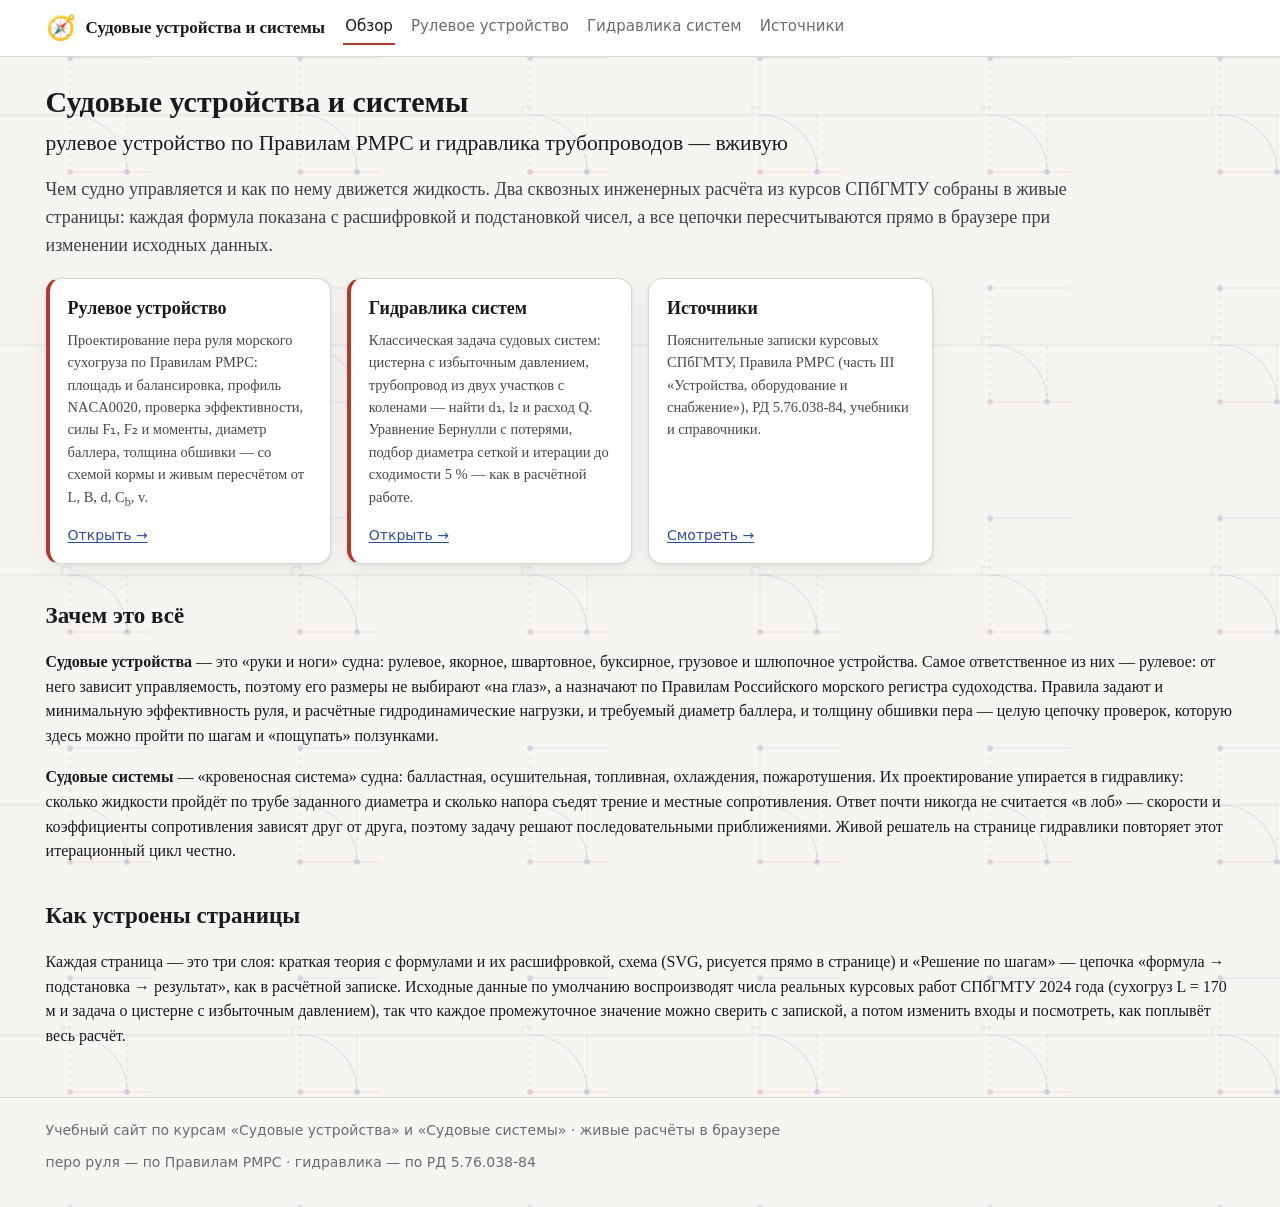
==== site/index.html @ 5b9f5d6f "Сайт «Судовые устройства и системы»: руль по РМРС и гидравлика трубопровода Рулевое устройство: площ" ====
<!doctype html>
<html lang="ru">
<head>
<meta charset="utf-8">
<meta name="viewport" content="width=device-width, initial-scale=1">
<title>Судовые устройства и системы — живые расчёты</title>
<meta name="description" content="Учебный сайт по курсам «Судовые устройства» и «Судовые системы»: проектирование рулевого устройства по Правилам РМРС и гидравлический расчёт судового трубопровода — с живым пересчётом в браузере.">
<link rel="stylesheet" href="assets/style.css">
</head>
<body>
<main class="wrap">
  <h1>Судовые устройства и системы<br><span style="font-weight:400;font-size:.72em">рулевое устройство по Правилам РМРС и гидравлика трубопроводов — вживую</span></h1>
  <p class="lead">Чем судно управляется и как по нему движется жидкость. Два
  сквозных инженерных расчёта из курсов СПбГМТУ собраны в живые страницы:
  каждая формула показана с расшифровкой и подстановкой чисел, а все цепочки
  пересчитываются прямо в браузере при изменении исходных данных.</p>

  <div class="cards">
    <div class="card demo">
      <h3>Рулевое устройство</h3>
      <p>Проектирование пера руля морского сухогруза по Правилам РМРС: площадь
      и балансировка, профиль NACA0020, проверка эффективности, силы
      F₁, F₂ и моменты, диаметр баллера, толщина обшивки — со схемой кормы
      и живым пересчётом от L, B, d, C<sub>b</sub>, v.</p>
      <div class="go"><a href="rudder">Открыть →</a></div>
    </div>
    <div class="card demo">
      <h3>Гидравлика систем</h3>
      <p>Классическая задача судовых систем: цистерна с избыточным давлением,
      трубопровод из двух участков с коленами — найти d₁, l₂ и расход Q.
      Уравнение Бернулли с потерями, подбор диаметра сеткой и итерации
      до сходимости 5 % — как в расчётной работе.</p>
      <div class="go"><a href="hydraulics">Открыть →</a></div>
    </div>
    <div class="card">
      <h3>Источники</h3>
      <p>Пояснительные записки курсовых СПбГМТУ, Правила РМРС
      (часть III «Устройства, оборудование и снабжение»), РД 5.76.038-84,
      учебники и справочники.</p>
      <div class="go"><a href="sources">Смотреть →</a></div>
    </div>
  </div>

  <h2>Зачем это всё</h2>
  <p><b>Судовые устройства</b> — это «руки и ноги» судна: рулевое, якорное,
  швартовное, буксирное, грузовое и шлюпочное устройства. Самое ответственное из
  них — рулевое: от него зависит управляемость, поэтому его размеры не выбирают
  «на глаз», а назначают по Правилам Российского морского регистра судоходства.
  Правила задают и минимальную эффективность руля, и расчётные гидродинамические
  нагрузки, и требуемый диаметр баллера, и толщину обшивки пера — целую цепочку
  проверок, которую здесь можно пройти по шагам и «пощупать» ползунками.</p>
  <p><b>Судовые системы</b> — «кровеносная система» судна: балластная,
  осушительная, топливная, охлаждения, пожаротушения. Их проектирование
  упирается в гидравлику: сколько жидкости пройдёт по трубе заданного диаметра
  и сколько напора съедят трение и местные сопротивления. Ответ почти никогда
  не считается «в лоб» — скорости и коэффициенты сопротивления зависят друг от
  друга, поэтому задачу решают последовательными приближениями. Живой решатель
  на странице гидравлики повторяет этот итерационный цикл честно.</p>

  <h2>Как устроены страницы</h2>
  <p>Каждая страница — это три слоя: краткая теория с формулами и их
  расшифровкой, схема (SVG, рисуется прямо в странице) и «Решение по шагам» —
  цепочка «формула → подстановка → результат», как в расчётной записке.
  Исходные данные по умолчанию воспроизводят числа реальных курсовых работ
  СПбГМТУ 2024 года (сухогруз L = 170 м и задача о цистерне с избыточным
  давлением), так что каждое промежуточное значение можно сверить с запиской,
  а потом изменить входы и посмотреть, как поплывёт весь расчёт.</p>
</main>
<script src="assets/site.js" data-root="./" data-page="index"></script>
</body>
</html>
---- site/assets/style.css ----
/* Начертательная геометрия — стиль сайта */
:root {
  --bg: #f6f5f1;
  --paper: #ffffff;
  --ink: #1a1a1e;
  --muted: #6b6b74;
  --line: #d8d6cf;
  --accent: #b3382e;      /* красный построений */
  --accent2: #2b4fa0;     /* синий второго тела */
  --green: #1d7a3e;
  --chip: #eceae3;
  --link: #2b4fa0;
  --shadow: 0 1px 3px rgba(20,20,30,.08), 0 8px 24px rgba(20,20,30,.06);
}
* { box-sizing: border-box; }
html { scroll-behavior: smooth; }
body {
  margin: 0; background-color: var(--bg); background-image: url("data:image/svg+xml,%3Csvg xmlns='http://www.w3.org/2000/svg' width='230' height='230' viewBox='0 0 230 230'%3E%3Cg stroke='%231a1a1e' stroke-width='1' opacity='0.10'%3E%3Cline x1='0' y1='115' x2='230' y2='115'/%3E%3C/g%3E%3Cg fill='none' stroke='%232b4fa0' stroke-width='1.2' opacity='0.13'%3E%3Cline x1='70' y1='58' x2='70' y2='172' stroke-dasharray='4 4'/%3E%3Cpath d='M70 115 A 57 57 0 0 1 127 172'/%3E%3Cline x1='70' y1='58' x2='150' y2='58'/%3E%3C/g%3E%3Cg fill='none' stroke='%23b3382e' stroke-width='1.2' opacity='0.13'%3E%3Cline x1='70' y1='172' x2='150' y2='172'/%3E%3Cline x1='127' y1='115' x2='127' y2='172' stroke-dasharray='4 4'/%3E%3C/g%3E%3Cg fill='none' stroke='%231a1a1e' stroke-width='1' opacity='0.10'%3E%3Cpath d='M62 115 L62 107 L70 107'/%3E%3C/g%3E%3Cg opacity='0.16'%3E%3Ccircle cx='70' cy='58' r='3' fill='%232b4fa0'/%3E%3Ccircle cx='70' cy='172' r='3' fill='%23b3382e'/%3E%3Ccircle cx='127' cy='172' r='3' fill='%232b4fa0'/%3E%3C/g%3E%3C/svg%3E"); color: var(--ink);
  font: 16px/1.55 Georgia, 'Times New Roman', serif;
}
a { color: var(--link); text-decoration-thickness: 1px; text-underline-offset: 2px; }
a:hover { color: var(--accent); }
code { font-family: ui-monospace, Consolas, monospace; font-size: .92em; background: var(--chip); padding: 1px 5px; border-radius: 4px; }

.wrap { max-width: min(1600px, 96vw); margin: 0 auto; padding: 0 20px; }

/* шапка */
header.site {
  background: var(--paper); border-bottom: 1px solid var(--line);
  position: sticky; top: 0; z-index: 30;
}
header.site .wrap { display: flex; align-items: center; gap: 18px; min-height: 56px; flex-wrap: wrap; }
.logo { display: flex; align-items: center; gap: 10px; font-weight: 700; text-decoration: none; color: var(--ink); font-size: 17px; }
.logo svg { display: block; }
nav.top { display: flex; gap: 4px 14px; flex-wrap: wrap; font-size: 15px; font-family: system-ui, sans-serif; }
nav.top a { text-decoration: none; color: var(--muted); padding: 4px 2px; border-bottom: 2px solid transparent; }
nav.top a.on, nav.top a:hover { color: var(--ink); border-bottom-color: var(--accent); }
.nav-drop { position: relative; display: inline-block; }
.nav-drop .drop {
  display: none; position: absolute; left: -10px; top: 100%; z-index: 40;
  background: var(--paper); border: 1px solid var(--line); border-radius: 10px;
  box-shadow: var(--shadow); padding: 6px 0; min-width: 210px;
}
.nav-drop:hover .drop, .nav-drop:focus-within .drop { display: block; }
.nav-drop .drop a {
  display: block; padding: 7px 16px; border-bottom: none; white-space: nowrap;
}
.nav-drop .drop a:hover, .nav-drop .drop a.on { background: #eef3ff; color: var(--ink); }

h1 { font-size: 30px; line-height: 1.25; margin: 26px 0 6px; }
h2 { font-size: 23px; margin: 34px 0 8px; }
h3 { font-size: 18px; margin: 22px 0 6px; }
.lead { font-size: 18px; color: #3d3d44; max-width: 60em; }
.small, .muted { color: var(--muted); font-size: 14px; font-family: system-ui, sans-serif; }
.note {
  background: #fbf7ea; border: 1px solid #e7dcb8; border-radius: 10px;
  padding: 10px 14px; margin: 14px 0; font-size: 15px;
}
.tip { background: #eef3ff; border-color: #c9d6f2; }
.warn { background: #fdeeee; border-color: #eec6c2; }

/* карточки */
.cards { display: grid; grid-template-columns: repeat(auto-fill, minmax(250px, 1fr)); gap: 16px; margin: 18px 0; }
.card {
  background: var(--paper); border: 1px solid var(--line); border-radius: 14px;
  padding: 16px 18px; box-shadow: var(--shadow); display: flex; flex-direction: column; gap: 6px;
}
.card h3 { margin: 0; }
.card p { margin: 0; font-size: 14.5px; color: #46464e; }
.card .go { margin-top: auto; padding-top: 8px; font-family: system-ui, sans-serif; font-size: 14px; }
.card.demo { border-left: 4px solid var(--accent); }

/* панель с доской */
.panel {
  background: var(--paper); border: 1px solid var(--line); border-radius: 14px;
  box-shadow: var(--shadow); padding: 14px; margin: 18px 0;
}
.panel .caption { font-size: 14px; color: var(--muted); font-family: system-ui, sans-serif; margin-top: 6px; }
.boards { display: flex; gap: 14px; flex-wrap: wrap; align-items: flex-start; }
.boards > div { flex: 1 1 340px; min-width: 0; }

/* SVG-доска */
svg.geo-board {
  width: 100%; height: auto; display: block;
  background: #fff; border: 1px solid var(--line); border-radius: 10px;
  touch-action: none; user-select: none;
}
/* служебные слои не перехватывают мышь (подписи/размеры/анимация поверх ручек) */
.layer-aux, .layer-link, .layer-labels, .layer-accent, .layer-anim { pointer-events: none; }
.ln { stroke: #16161a; stroke-width: 1.6; fill: none; stroke-linecap: round; stroke-linejoin: round; }
.ln-thin { stroke: #16161a; stroke-width: 1; fill: none; }
.ln-axis { stroke: #101014; stroke-width: 2.8; fill: none; }
.ln-link { stroke: #b9b9c0; stroke-width: .9; fill: none; }
.ln-dash { stroke-dasharray: 6 5; }
.ln-dim { stroke: #16161a; stroke-width: 1; fill: none; marker-start: url(#arrS); marker-end: url(#arrE); }
.red  { stroke: var(--accent); }
.blue { stroke: var(--accent2); }
.green{ stroke: var(--green); }
.gray { stroke: #9a9aa2; }
.fill-soft { fill: rgba(43,79,160,.06); }
.fill-red  { fill: rgba(179,56,46,.08); }
.fill-green{ fill: rgba(29,122,62,.10); }
.pt { fill: #16161a; stroke: none; }
.pt.red { fill: var(--accent); } .pt.blue { fill: var(--accent2); } .pt.green { fill: var(--green); }
.pt.open { fill: #fff; stroke: #16161a; stroke-width: 1.4; }
.lbl { font: italic 14.5px Georgia, serif; fill: #16161a; paint-order: stroke; stroke: #ffffffcc; stroke-width: 3px; }
.lbl.red { fill: var(--accent); } .lbl.blue { fill: var(--accent2); } .lbl.green { fill: var(--green); }
.lbl.gray { fill: #85858d; }
.lbl-axis { font: italic 14px Georgia, serif; fill: #101014; }
.lbl-dim { font: 700 13px system-ui, sans-serif; fill: #101014; }

/* ручки перетаскивания */
.handle { cursor: grab; }
.handle.drag { cursor: grabbing; }
.handle-halo { fill: rgba(43,79,160,.10); stroke: rgba(43,79,160,.35); stroke-width: 1; stroke-dasharray: 2 2; }
.handle-core { fill: var(--accent2); stroke: #fff; stroke-width: 1.4; }
.handle.red .handle-core { fill: var(--accent); }
.handle.red .handle-halo { fill: rgba(179,56,46,.10); stroke: rgba(179,56,46,.4); }
.handle.green .handle-core { fill: var(--green); }
.handle:hover .handle-halo { fill: rgba(43,79,160,.2); }
.handle.red:hover .handle-halo { fill: rgba(179,56,46,.2); }

/* плеер шагов */
.stepper { margin: 10px 0; font-family: system-ui, sans-serif; }
.stepper-bar { display: flex; align-items: center; gap: 8px; flex-wrap: wrap; }
.btn {
  border: 1px solid var(--line); background: var(--paper); border-radius: 8px;
  padding: 6px 12px; font: 14px system-ui, sans-serif; cursor: pointer; color: var(--ink);
}
.btn:hover { border-color: var(--accent2); color: var(--accent2); }
.btn.primary { background: var(--accent2); border-color: var(--accent2); color: #fff; }
.btn.primary:hover { filter: brightness(1.1); color: #fff; }
.st-dots { display: flex; gap: 4px; flex-wrap: wrap; }
.st-dot {
  width: 28px; height: 28px; border-radius: 50%; border: 1px solid var(--line);
  background: var(--paper); font: 12px system-ui, sans-serif; cursor: pointer; color: var(--muted);
}
.st-dot.done { background: var(--chip); }
.st-dot.on { background: var(--accent2); border-color: var(--accent2); color: #fff; }
.st-body { margin-top: 8px; background: #f4f6fb; border: 1px solid #dfe5f2; border-radius: 10px; padding: 10px 14px; }
.st-title { font-weight: 600; font-size: 15px; }
.st-num { color: var(--accent2); }
.st-text { font: 14.5px/1.5 system-ui, sans-serif; color: #3a3a42; margin-top: 3px; }
.st-text a { color: var(--link); }

/* контролы */
.controls { display: flex; gap: 14px 22px; flex-wrap: wrap; align-items: center; margin: 10px 0; font-family: system-ui, sans-serif; font-size: 14px; }
.controls label { display: flex; align-items: center; gap: 8px; }
.controls input[type=range] { width: 150px; accent-color: var(--accent2); }
.badge {
  display: inline-block; border-radius: 999px; padding: 3px 12px; font: 600 13.5px system-ui, sans-serif;
}
.badge.ok { background: #e3f2e7; color: #17632f; border: 1px solid #bcdcc6; }
.badge.bad { background: #fbe7e5; color: #9c2b22; border: 1px solid #eec6c2; }
.readout { font: 600 14px ui-monospace, monospace; background: var(--chip); border-radius: 6px; padding: 2px 8px; }

/* теоретические врезки и ссылки на теорию */
.theory-link {
  display: inline-block; background: #eef3ff; border: 1px solid #c9d6f2; border-radius: 999px;
  padding: 2px 12px; font: 13.5px system-ui, sans-serif; text-decoration: none; margin: 2px 2px;
}
.theory-link::before { content: '§ '; color: var(--accent2); font-weight: 700; }

/* история / галерея */
.timeline { border-left: 3px solid var(--line); margin: 16px 0 16px 8px; padding-left: 22px; }
.timeline .ev { margin: 14px 0; position: relative; }
.timeline .ev::before {
  content: ''; position: absolute; left: -29px; top: 6px; width: 11px; height: 11px;
  border-radius: 50%; background: var(--accent); border: 2px solid var(--bg);
}
.timeline .when { font: 700 14px system-ui, sans-serif; color: var(--accent); }
.gallery { display: grid; grid-template-columns: repeat(auto-fill, minmax(260px, 1fr)); gap: 12px; margin: 14px 0; }
.gallery figure { margin: 0; background: var(--paper); border: 1px solid var(--line); border-radius: 10px; padding: 8px; }
.gallery img { width: 100%; height: auto; border-radius: 6px; display: block; }
.gallery figcaption { font: 13px system-ui, sans-serif; color: var(--muted); padding: 6px 4px 2px; }

/* библиография */
ol.bib { padding-left: 24px; }
ol.bib li { margin: 10px 0; }
ol.bib .bib-url { font: 13px system-ui, sans-serif; }

/* подвал */
footer.site { border-top: 1px solid var(--line); margin-top: 48px; padding: 22px 0 34px; color: var(--muted); font-size: 14px; font-family: system-ui, sans-serif; }
footer.site .wrap { display: flex; flex-wrap: wrap; gap: 10px 30px; justify-content: space-between; }

@media (max-width: 720px) {
  h1 { font-size: 24px; }
  .boards > div { flex-basis: 100%; }
}
.dim { opacity: .32; }

/* карточки-ссылки (оглавления) — без подчёркивания */
a.card { text-decoration: none; color: inherit; }
a.card:hover { border-color: var(--accent, #155e75); }
a.card h3 { text-decoration: none; }
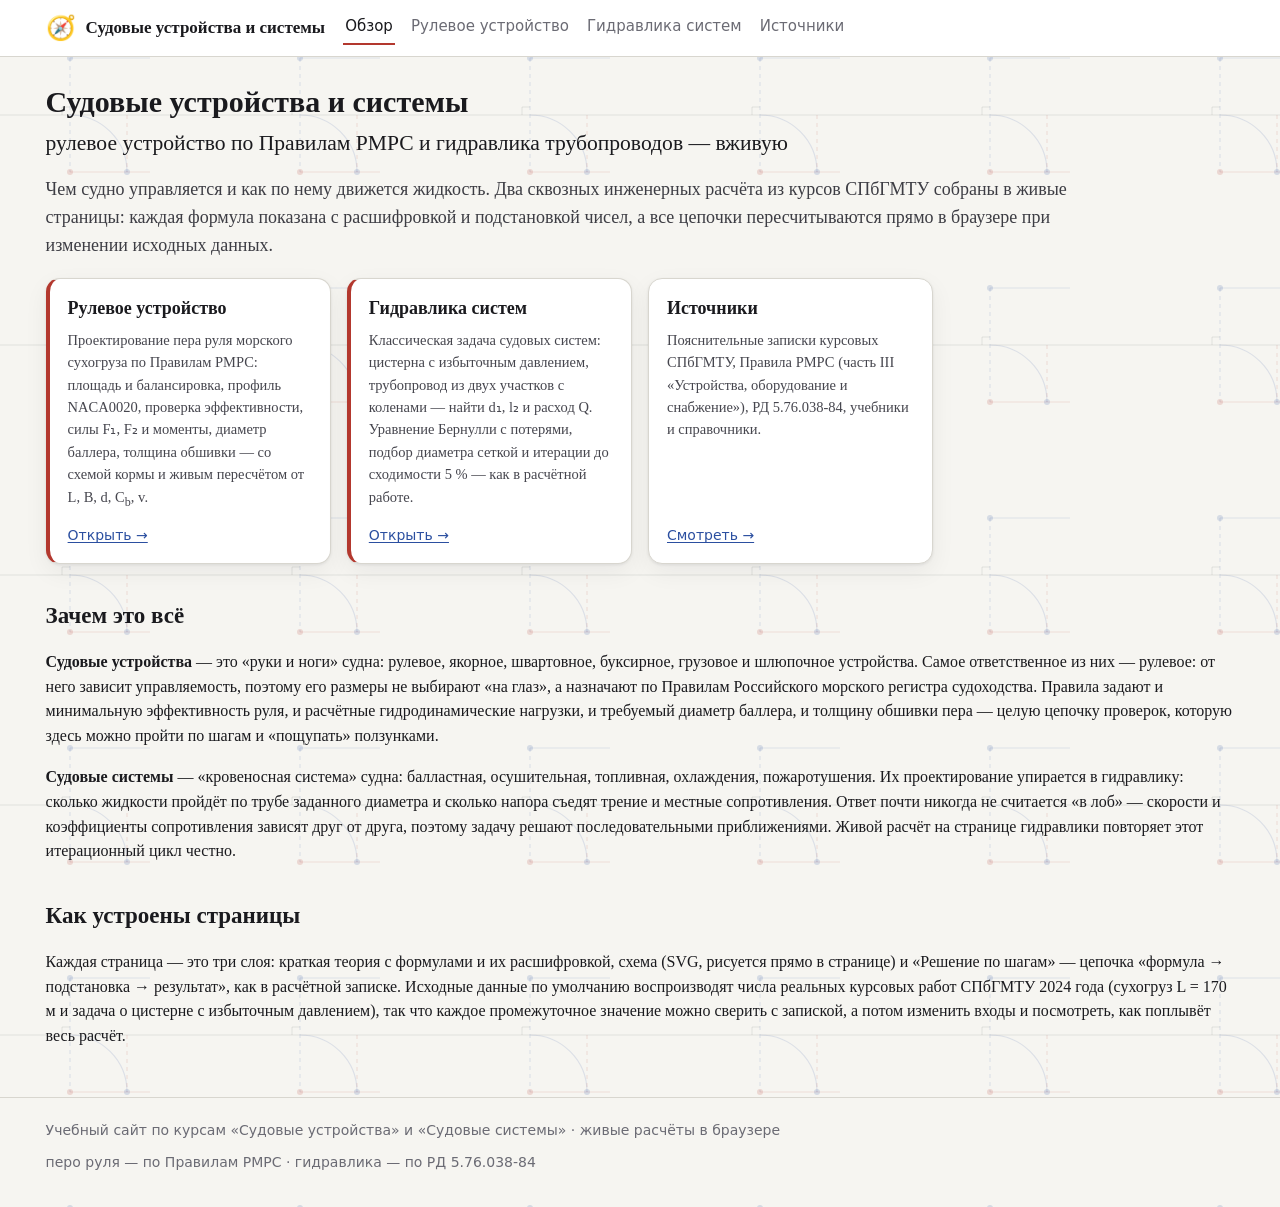
==== commit 05496bcc: "Задачи названы по темам: без слова «решатель» Co-Authored-By: Claude Fable 5 <noreply@anthropic.com>" ====
--- a/site/index.html
+++ b/site/index.html
@@ -54,7 +54,7 @@
   упирается в гидравлику: сколько жидкости пройдёт по трубе заданного диаметра
   и сколько напора съедят трение и местные сопротивления. Ответ почти никогда
   не считается «в лоб» — скорости и коэффициенты сопротивления зависят друг от
-  друга, поэтому задачу решают последовательными приближениями. Живой решатель
+  друга, поэтому задачу решают последовательными приближениями. Живой расчёт
   на странице гидравлики повторяет этот итерационный цикл честно.</p>
 
   <h2>Как устроены страницы</h2>
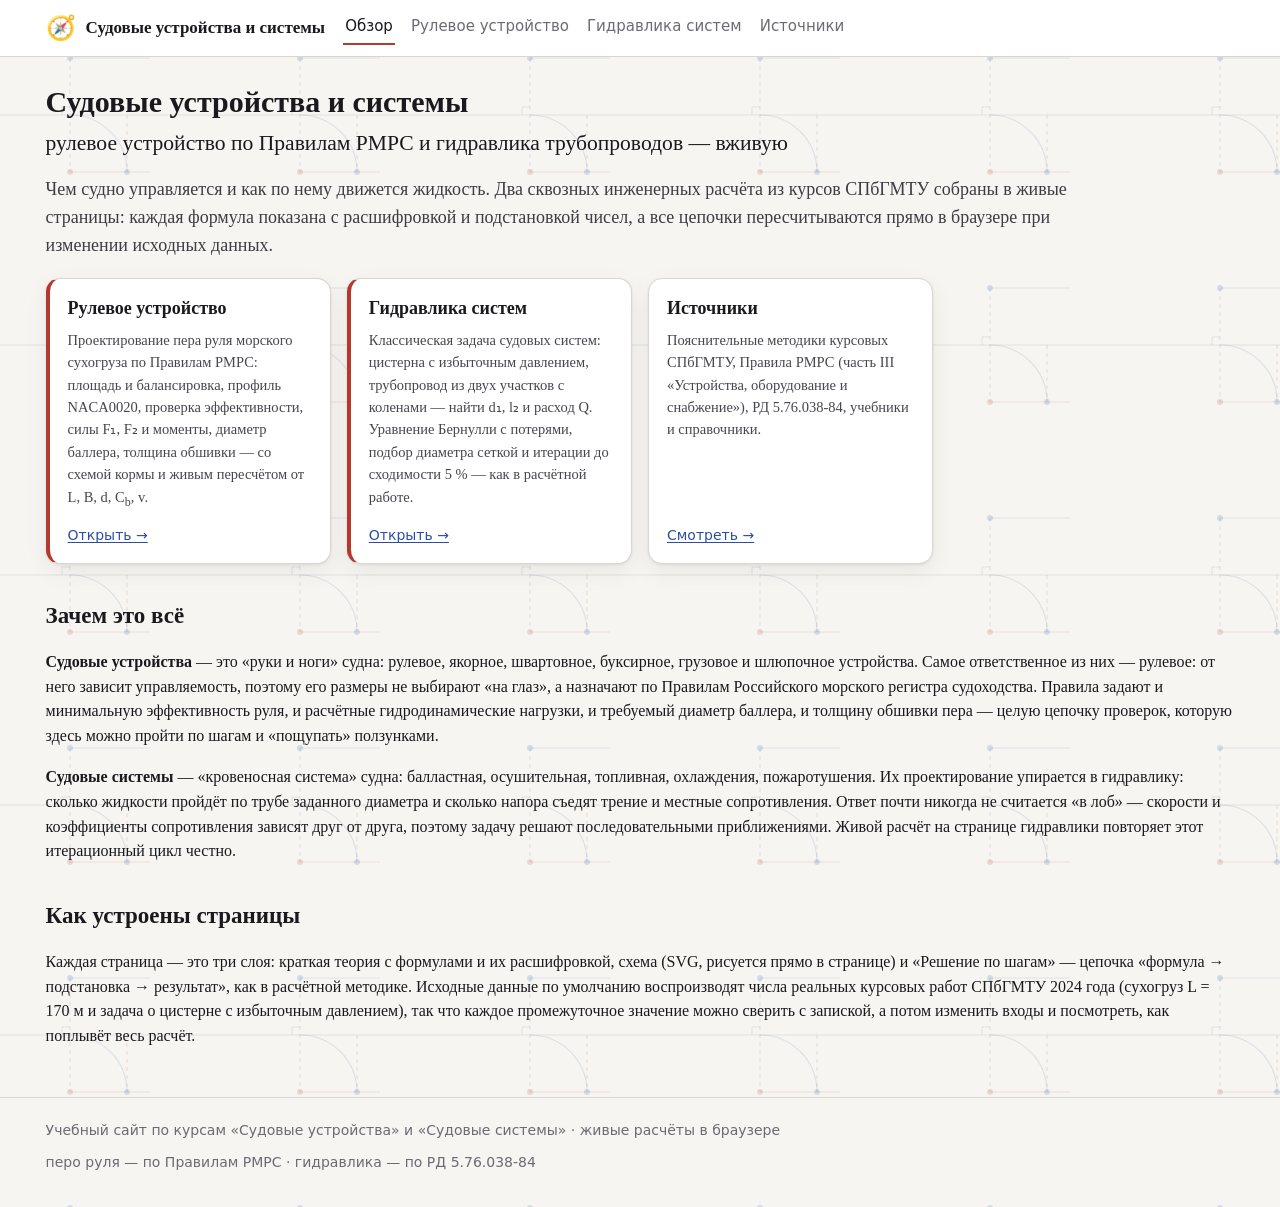
==== commit 43277dfb: "Нейтральные формулировки: учебные примеры и методики вместо отсылок к чужим работам Сайт читают пост" ====
--- a/site/index.html
+++ b/site/index.html
@@ -34,7 +34,7 @@
     </div>
     <div class="card">
       <h3>Источники</h3>
-      <p>Пояснительные записки курсовых СПбГМТУ, Правила РМРС
+      <p>Пояснительные методики курсовых СПбГМТУ, Правила РМРС
       (часть III «Устройства, оборудование и снабжение»), РД 5.76.038-84,
       учебники и справочники.</p>
       <div class="go"><a href="sources">Смотреть →</a></div>
@@ -60,7 +60,7 @@
   <h2>Как устроены страницы</h2>
   <p>Каждая страница — это три слоя: краткая теория с формулами и их
   расшифровкой, схема (SVG, рисуется прямо в странице) и «Решение по шагам» —
-  цепочка «формула → подстановка → результат», как в расчётной записке.
+  цепочка «формула → подстановка → результат», как в расчётной методике.
   Исходные данные по умолчанию воспроизводят числа реальных курсовых работ
   СПбГМТУ 2024 года (сухогруз L = 170 м и задача о цистерне с избыточным
   давлением), так что каждое промежуточное значение можно сверить с запиской,
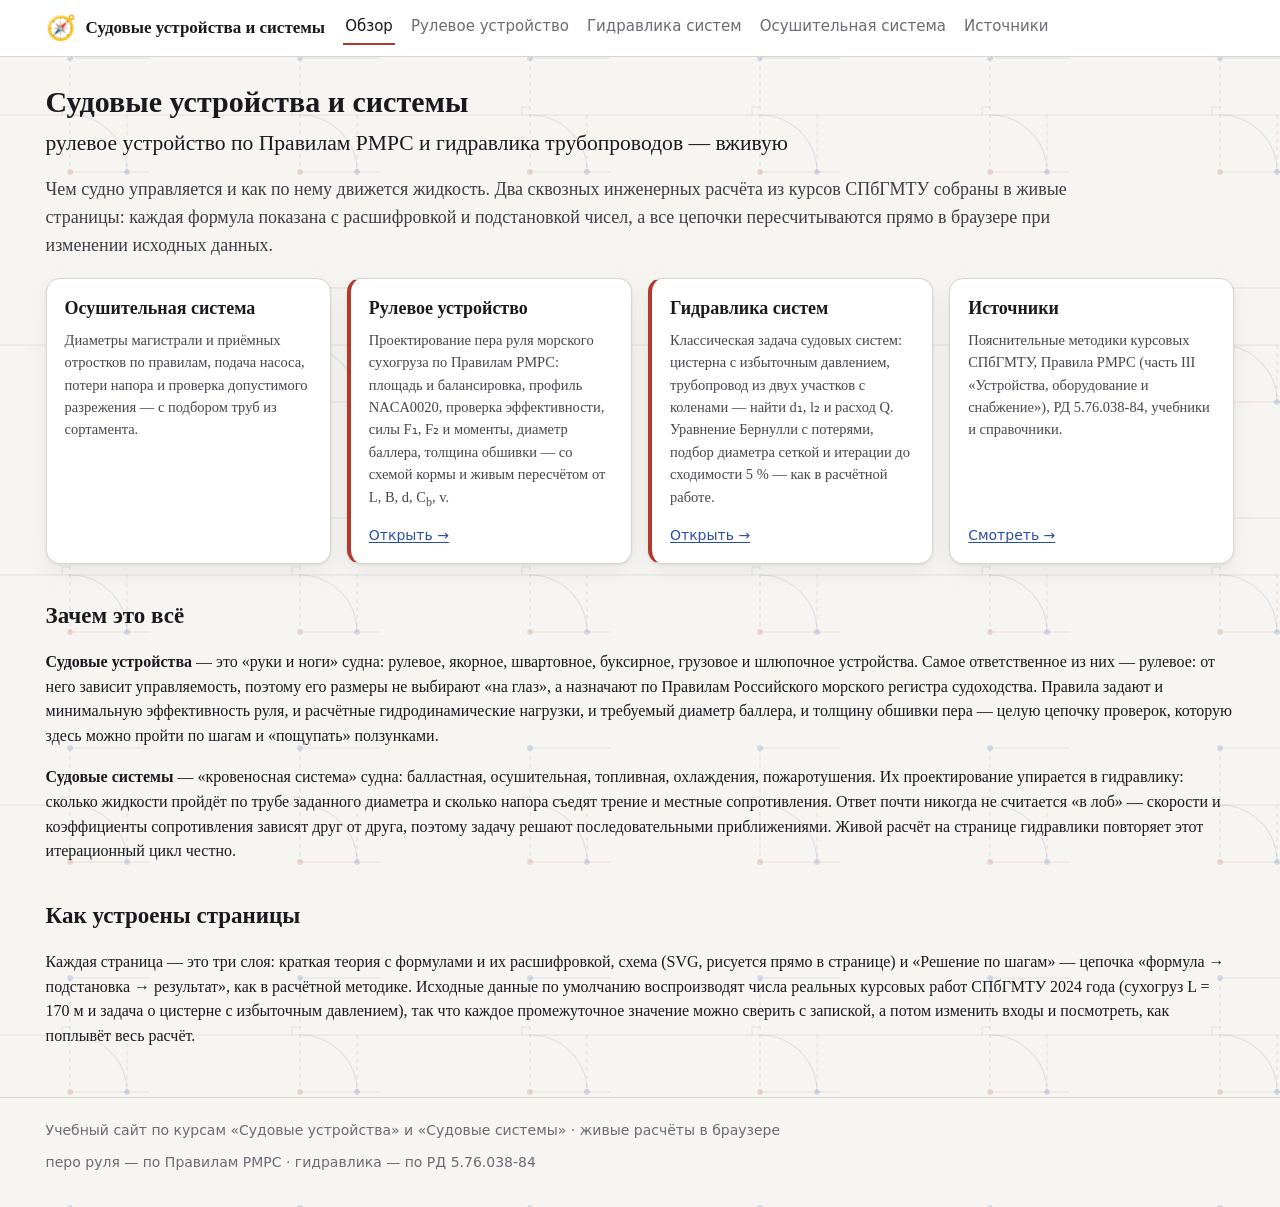
==== commit a122db38: "Осушительная система: диаметры по правилам, подбор насоса и проверка разрежения Вторая гидравлическа" ====
--- a/site/index.html
+++ b/site/index.html
@@ -16,6 +16,10 @@
   пересчитываются прямо в браузере при изменении исходных данных.</p>
 
   <div class="cards">
+    <a class="card" href="drainage"><h3>Осушительная система</h3>
+      <p>Диаметры магистрали и приёмных отростков по правилам, подача насоса,
+      потери напора и проверка допустимого разрежения — с подбором труб из
+      сортамента.</p></a>
     <div class="card demo">
       <h3>Рулевое устройство</h3>
       <p>Проектирование пера руля морского сухогруза по Правилам РМРС: площадь
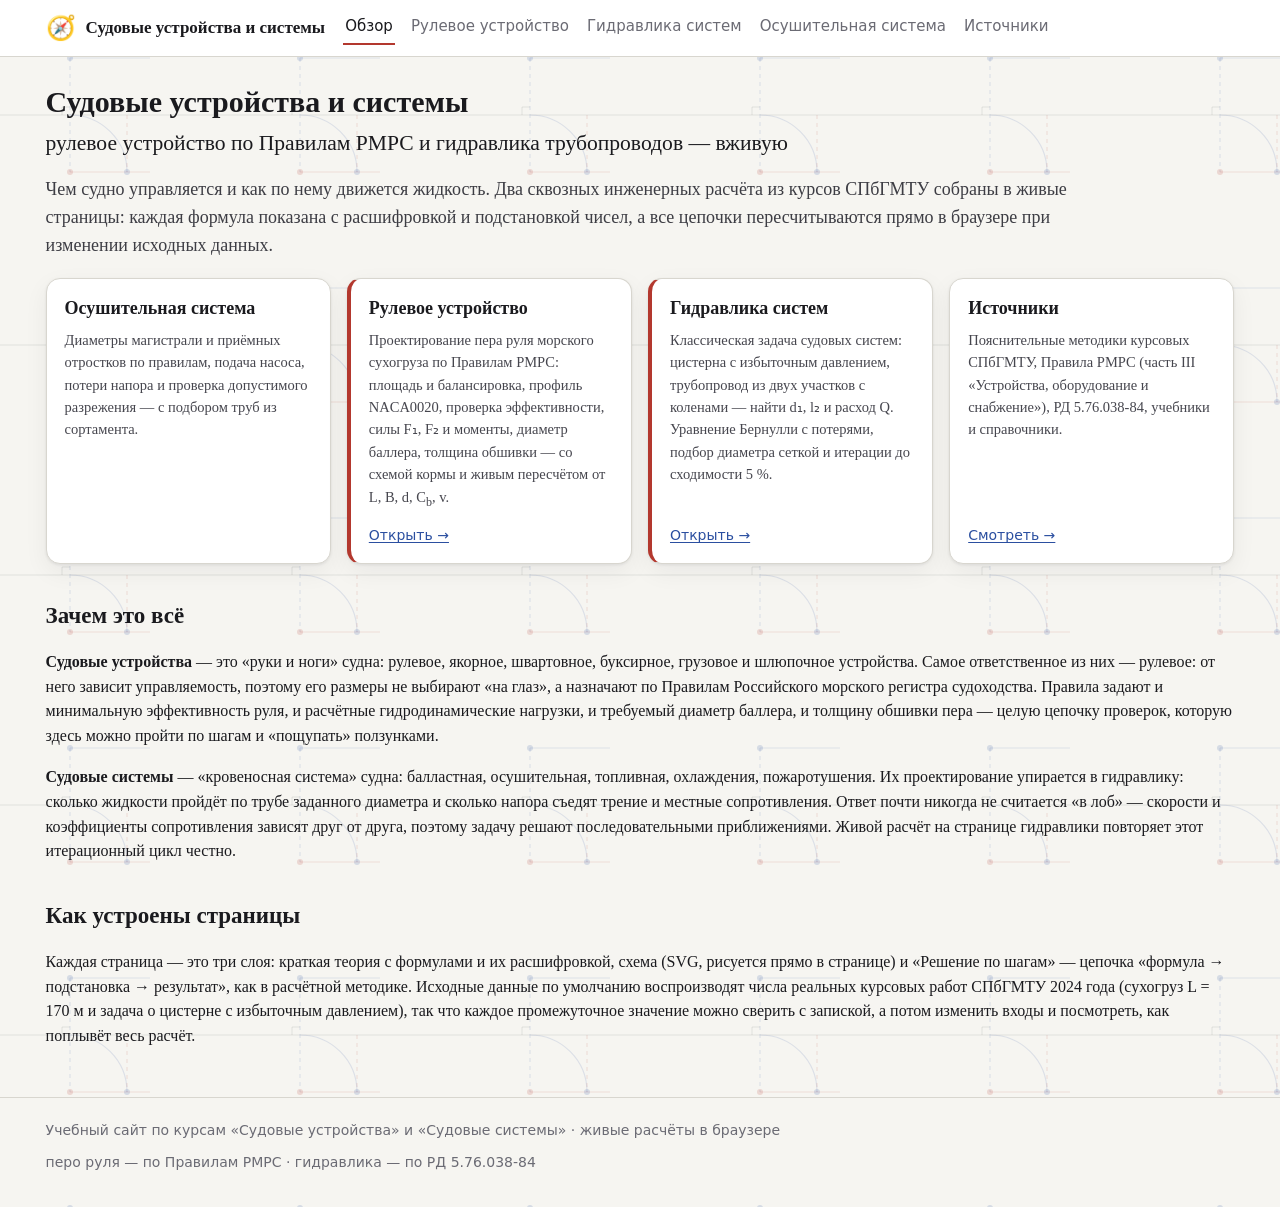
==== commit de927ada: "убраны отсылки к чужим студенческим работам, жаргон заменён на «библиотека»; мобильная вёрстка: табл" ====
--- a/site/index.html
+++ b/site/index.html
@@ -33,7 +33,7 @@
       <p>Классическая задача судовых систем: цистерна с избыточным давлением,
       трубопровод из двух участков с коленами — найти d₁, l₂ и расход Q.
       Уравнение Бернулли с потерями, подбор диаметра сеткой и итерации
-      до сходимости 5 % — как в расчётной работе.</p>
+      до сходимости 5 %.</p>
       <div class="go"><a href="hydraulics">Открыть →</a></div>
     </div>
     <div class="card">
--- a/site/assets/style.css
+++ b/site/assets/style.css
@@ -193,3 +193,13 @@
 a.card { text-decoration: none; color: inherit; }
 a.card:hover { border-color: var(--accent, #155e75); }
 a.card h3 { text-decoration: none; }
+
+/* мобильная защита от горизонтального переполнения */
+main table { display: block; max-width: 100%; overflow-x: auto; }
+.katex-display { overflow-x: auto; overflow-y: hidden; padding: 2px 0 6px; }
+.katex-mathml { position: absolute; clip: rect(1px,1px,1px,1px); width: 1px; height: 1px; overflow: hidden; }
+svg.geo-board { max-width: 100%; height: auto; }
+.controls label { max-width: 100%; flex-wrap: wrap; }
+.controls select, .controls input[type=number] { max-width: 100%; }
+main .readout, main .caption, main .small { overflow-wrap: anywhere; }
+main .note div, main .note span, main .steps div, main .out div { overflow-wrap: anywhere; }
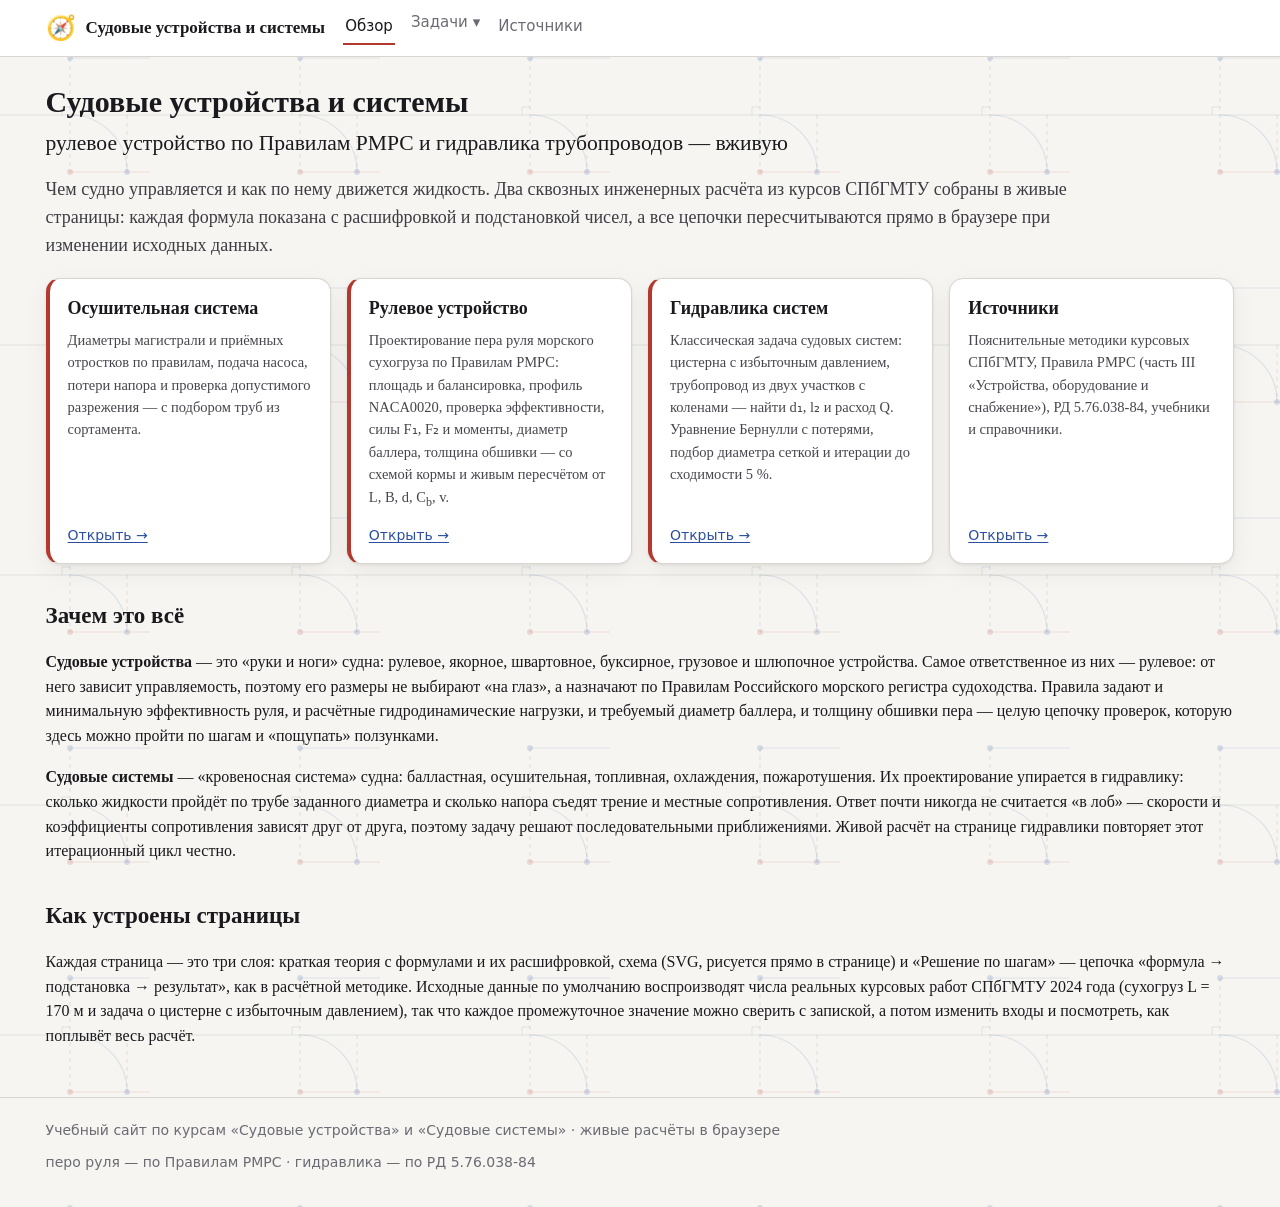
==== commit 03aa4e39: "шапка: кнопки сгруппированы в «Теория / Опыты / Задачи» с выпадающими списками; скрипт каркаса перен" ====
--- a/site/index.html
+++ b/site/index.html
@@ -8,6 +8,7 @@
 <link rel="stylesheet" href="assets/style.css">
 </head>
 <body>
+<script src="assets/site.js" data-root="./" data-page="index"></script>
 <main class="wrap">
   <h1>Судовые устройства и системы<br><span style="font-weight:400;font-size:.72em">рулевое устройство по Правилам РМРС и гидравлика трубопроводов — вживую</span></h1>
   <p class="lead">Чем судно управляется и как по нему движется жидкость. Два
@@ -16,10 +17,13 @@
   пересчитываются прямо в браузере при изменении исходных данных.</p>
 
   <div class="cards">
-    <a class="card" href="drainage"><h3>Осушительная система</h3>
+    <div class="card demo">
+      <h3>Осушительная система</h3>
       <p>Диаметры магистрали и приёмных отростков по правилам, подача насоса,
       потери напора и проверка допустимого разрежения — с подбором труб из
-      сортамента.</p></a>
+      сортамента.</p>
+      <div class="go"><a href="drainage">Открыть →</a></div>
+    </div>
     <div class="card demo">
       <h3>Рулевое устройство</h3>
       <p>Проектирование пера руля морского сухогруза по Правилам РМРС: площадь
@@ -41,7 +45,7 @@
       <p>Пояснительные методики курсовых СПбГМТУ, Правила РМРС
       (часть III «Устройства, оборудование и снабжение»), РД 5.76.038-84,
       учебники и справочники.</p>
-      <div class="go"><a href="sources">Смотреть →</a></div>
+      <div class="go"><a href="sources">Открыть →</a></div>
     </div>
   </div>
 
@@ -70,6 +74,5 @@
   давлением), так что каждое промежуточное значение можно сверить с запиской,
   а потом изменить входы и посмотреть, как поплывёт весь расчёт.</p>
 </main>
-<script src="assets/site.js" data-root="./" data-page="index"></script>
 </body>
 </html>
